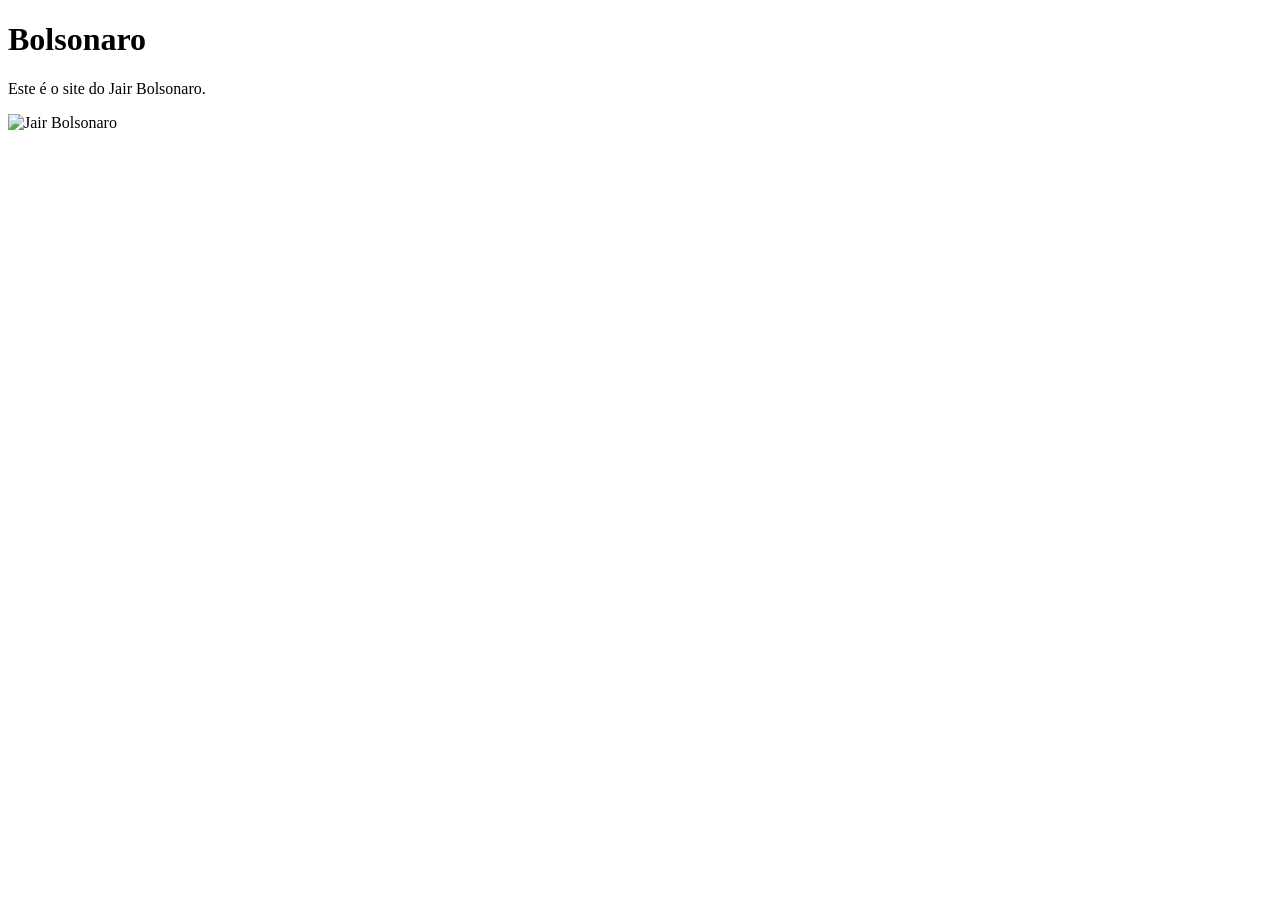
==== bolsonaro.html @ 8b1cb21f "Add initial HTML structure for Lula's and bolsonaro website" ====
<!doctype html>
<html lang="pt-br">
  <head>
    <meta charset="UTF-8" />
    <meta name="viewport" content="width=device-width, initial-scale=1.0" />
    <title>bolsonaro</title>
  </head>
  <body>
    <div class="containerb">
      <h1>Bolsonaro</h1>
      <p>Este é o site do Jair Bolsonaro.</p>
      <img src="image." alt="Jair Bolsonaro">
    </div>
  </body>
</html>
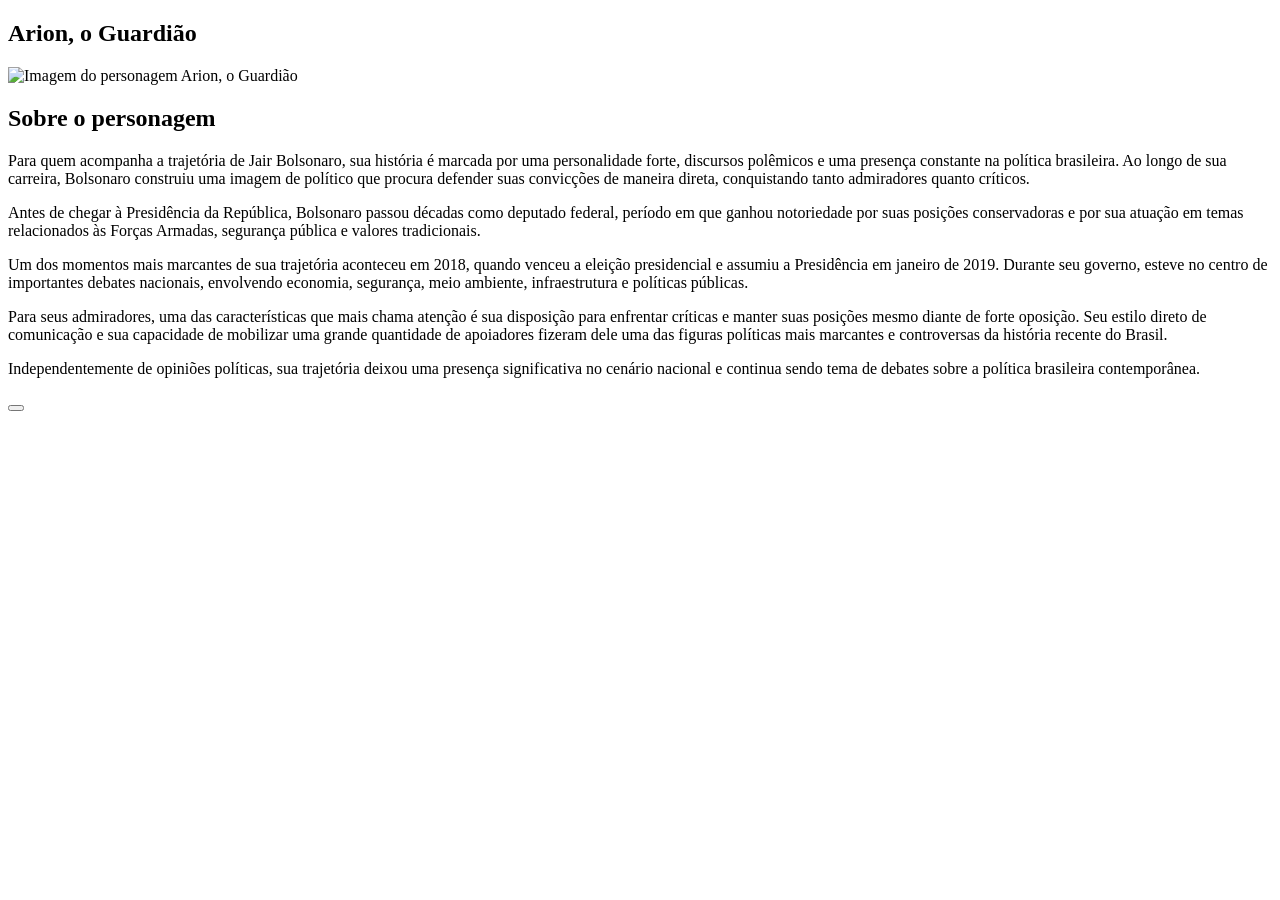
==== commit c5ae72a8: "Enhance bolsonaro.html with detailed character description and improved structure" ====
--- a/bolsonaro.html
+++ b/bolsonaro.html
@@ -1,15 +1,50 @@
 <!doctype html>
 <html lang="pt-br">
-  <head>
-    <meta charset="UTF-8" />
-    <meta name="viewport" content="width=device-width, initial-scale=1.0" />
-    <title>bolsonaro</title>
-  </head>
-  <body>
-    <div class="containerb">
-      <h1>Bolsonaro</h1>
-      <p>Este é o site do Jair Bolsonaro.</p>
-      <img src="image." alt="Jair Bolsonaro">
-    </div>
-  </body>
-</html>
+
+<head>
+  <meta charset="UTF-8" />
+  <meta name="viewport" content="width=device-width, initial-scale=1.0" />
+  <title>bolsonaro</title>
+</head>
+
+<body>
+  <div class="containerb">
+    <section class="personagem-card">
+
+      <h1>Arion, o Guardião</h1>
+
+      <div class="imagem-container">
+        <img src="img/personagem.jpg" alt="Imagem do personagem Arion, o Guardião">
+      </div>
+
+      <div class="descricao">
+
+        <h2>Sobre o personagem</h2>
+
+        <p>
+         Para quem acompanha a trajetória de Jair Bolsonaro, sua história é marcada por uma personalidade forte, discursos polêmicos e uma presença constante na política brasileira. Ao longo de sua carreira, Bolsonaro construiu uma imagem de político que procura defender suas convicções de maneira direta, conquistando tanto admiradores quanto críticos.
+        </p>
+        <p>
+          Antes de chegar à Presidência da República, Bolsonaro passou décadas como deputado federal, período em que ganhou notoriedade por suas posições conservadoras e por sua atuação em temas relacionados às Forças Armadas, segurança pública e valores tradicionais.
+        </p>
+        <p>
+          Um dos momentos mais marcantes de sua trajetória aconteceu em 2018, quando venceu a eleição presidencial e assumiu a Presidência em janeiro de 2019. Durante seu governo, esteve no centro de importantes debates nacionais, envolvendo economia, segurança, meio ambiente, infraestrutura e políticas públicas.
+        </p>
+        <p>
+          Para seus admiradores, uma das características que mais chama atenção é sua disposição para enfrentar críticas e manter suas posições mesmo diante de forte oposição. Seu estilo direto de comunicação e sua capacidade de mobilizar uma grande quantidade de apoiadores fizeram dele uma das figuras políticas mais marcantes e controversas da história recente do Brasil.
+        </p>
+        <p>
+          Independentemente de opiniões políticas, sua trajetória deixou uma presença significativa no cenário nacional e continua sendo tema de debates sobre a política brasileira contemporânea.
+        </p>
+      </div>
+
+      <button id="soundButton" class="sound-button">
+      </button>
+
+    </section>
+
+    </main>
+  </div>
+</body>
+
+</html>
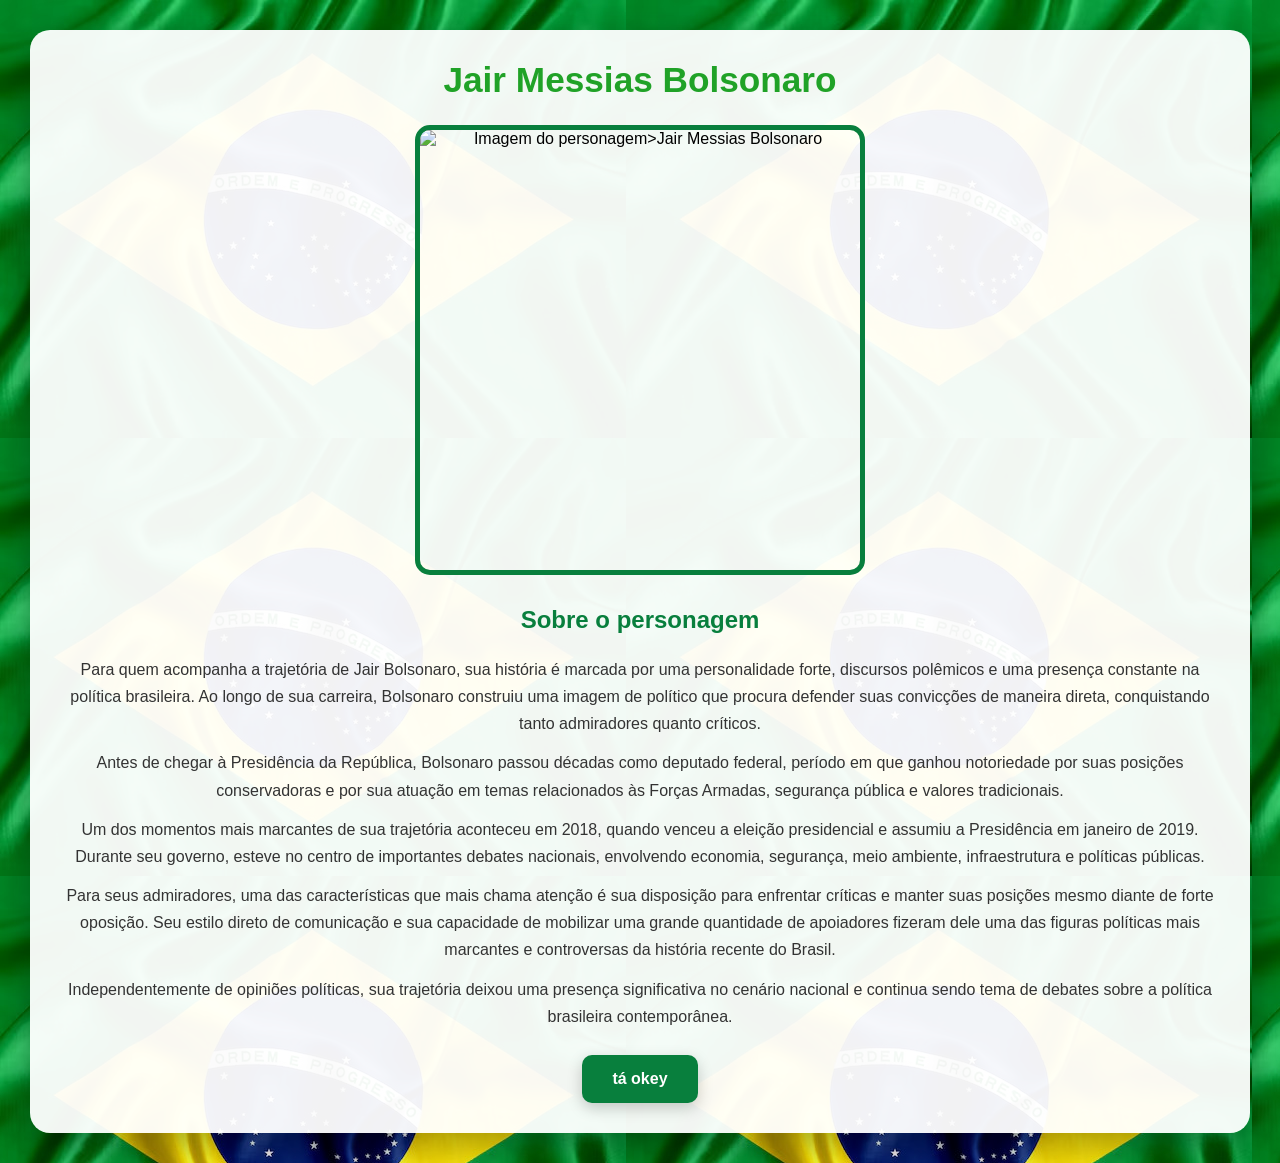
==== commit 34d14fef: "Add CSS styles for character card layout and responsiveness" ====
--- a/bolsonaro.html
+++ b/bolsonaro.html
@@ -4,6 +4,7 @@
 <head>
   <meta charset="UTF-8" />
   <meta name="viewport" content="width=device-width, initial-scale=1.0" />
+  <link rel="stylesheet" href="style.css" />
   <title>bolsonaro</title>
 </head>
 
@@ -11,10 +12,10 @@
   <div class="containerb">
     <section class="personagem-card">
 
-      <h1>Arion, o Guardião</h1>
+      <h1>Jair Messias Bolsonaro</h1>
 
       <div class="imagem-container">
-        <img src="img/personagem.jpg" alt="Imagem do personagem Arion, o Guardião">
+        <img src="img/personagem.jpg" alt="Imagem do personagem>Jair Messias Bolsonaro">
       </div>
 
       <div class="descricao">
@@ -22,24 +23,35 @@
         <h2>Sobre o personagem</h2>
 
         <p>
-         Para quem acompanha a trajetória de Jair Bolsonaro, sua história é marcada por uma personalidade forte, discursos polêmicos e uma presença constante na política brasileira. Ao longo de sua carreira, Bolsonaro construiu uma imagem de político que procura defender suas convicções de maneira direta, conquistando tanto admiradores quanto críticos.
+          Para quem acompanha a trajetória de Jair Bolsonaro, sua história é marcada por uma personalidade forte,
+          discursos polêmicos e uma presença constante na política brasileira. Ao longo de sua carreira, Bolsonaro
+          construiu uma imagem de político que procura defender suas convicções de maneira direta, conquistando tanto
+          admiradores quanto críticos.
         </p>
         <p>
-          Antes de chegar à Presidência da República, Bolsonaro passou décadas como deputado federal, período em que ganhou notoriedade por suas posições conservadoras e por sua atuação em temas relacionados às Forças Armadas, segurança pública e valores tradicionais.
+          Antes de chegar à Presidência da República, Bolsonaro passou décadas como deputado federal, período em que
+          ganhou notoriedade por suas posições conservadoras e por sua atuação em temas relacionados às Forças Armadas,
+          segurança pública e valores tradicionais.
         </p>
         <p>
-          Um dos momentos mais marcantes de sua trajetória aconteceu em 2018, quando venceu a eleição presidencial e assumiu a Presidência em janeiro de 2019. Durante seu governo, esteve no centro de importantes debates nacionais, envolvendo economia, segurança, meio ambiente, infraestrutura e políticas públicas.
+          Um dos momentos mais marcantes de sua trajetória aconteceu em 2018, quando venceu a eleição presidencial e
+          assumiu a Presidência em janeiro de 2019. Durante seu governo, esteve no centro de importantes debates
+          nacionais, envolvendo economia, segurança, meio ambiente, infraestrutura e políticas públicas.
         </p>
         <p>
-          Para seus admiradores, uma das características que mais chama atenção é sua disposição para enfrentar críticas e manter suas posições mesmo diante de forte oposição. Seu estilo direto de comunicação e sua capacidade de mobilizar uma grande quantidade de apoiadores fizeram dele uma das figuras políticas mais marcantes e controversas da história recente do Brasil.
+          Para seus admiradores, uma das características que mais chama atenção é sua disposição para enfrentar críticas
+          e manter suas posições mesmo diante de forte oposição. Seu estilo direto de comunicação e sua capacidade de
+          mobilizar uma grande quantidade de apoiadores fizeram dele uma das figuras políticas mais marcantes e
+          controversas da história recente do Brasil.
         </p>
         <p>
-          Independentemente de opiniões políticas, sua trajetória deixou uma presença significativa no cenário nacional e continua sendo tema de debates sobre a política brasileira contemporânea.
+          Independentemente de opiniões políticas, sua trajetória deixou uma presença significativa no cenário nacional
+          e continua sendo tema de debates sobre a política brasileira contemporânea.
         </p>
       </div>
 
       <button id="soundButton" class="sound-button">
-      </button>
+      tá okey</button>
 
     </section>
 
--- a/style.css
+++ b/style.css
@@ -0,0 +1,179 @@
+* {
+  margin: 0;
+  padding: 0;
+  box-sizing: border-box;
+}
+
+body {
+  font-family: Arial, Helvetica, sans-serif;
+
+  min-height: 100vh;
+
+  background-image: url("bandeira.jpg");
+
+  display: flex;
+  justify-content: center;
+  align-items: center;
+
+  padding: 30px;
+}
+
+.container {
+  width: 100%;
+  max-width: 700px;
+}
+
+.personagem-card {
+  background-color: rgba(255, 255, 255, 0.95);
+
+  border-radius: 20px;
+
+  padding: 30px;
+
+  text-align: center;
+
+  box-shadow: 0 15px 40px rgba(0, 0, 0, 0.35);
+
+  transition: transform 0.3s ease;
+}
+
+.personagem-card:hover {
+  transform: translateY(-5px);
+}
+
+h1 {
+  color: #20a227;
+
+  margin-bottom: 25px;
+
+  font-size: 2.2rem;
+}
+
+.imagem-container {
+  width: 100%;
+
+  display: flex;
+  justify-content: center;
+
+  margin-bottom: 25px;
+}
+
+.imagem-container img {
+  width: 100%;
+  max-width: 450px;
+
+  height: 450px;
+
+  object-fit: cover;
+
+  border-radius: 15px;
+
+  border: 5px solid #087f3d;
+}
+
+.descricao {
+  color: #333;
+
+  line-height: 1.7;
+
+  margin-bottom: 25px;
+}
+
+.descricao h2 {
+  color: #087f3d;
+
+  margin-bottom: 15px;
+
+  font-size: 1.5rem;
+}
+
+.descricao p {
+  margin-bottom: 12px;
+}
+
+.sound-button {
+  background: #087f3d;
+
+  color: white;
+
+  border: none;
+
+  border-radius: 10px;
+
+  padding: 15px 30px;
+
+  font-size: 1rem;
+
+  font-weight: bold;
+
+  cursor: pointer;
+
+  transition: all 0.3s ease;
+
+  box-shadow: 0 5px 15px rgba(0, 0, 0, 0.2);
+}
+
+.sound-button:hover {
+  background: #05a653;
+
+  transform: scale(1.05);
+}
+
+.sound-button:active {
+  transform: scale(0.95);
+}
+
+/* tablet */
+
+@media (max-width: 768px) {
+  body {
+    padding: 20px;
+  }
+
+  .personagem-card {
+    padding: 25px;
+  }
+
+  h1 {
+    font-size: 1.9rem;
+  }
+
+  .imagem-container img {
+    height: 380px;
+  }
+}
+
+/* celular */
+
+@media (max-width: 480px) {
+  body {
+    padding: 15px;
+  }
+
+  .personagem-card {
+    padding: 20px;
+    border-radius: 15px;
+  }
+
+  h1 {
+    font-size: 1.6rem;
+  }
+
+  .imagem-container img {
+    height: 300px;
+  }
+
+  .descricao {
+    font-size: 0.95rem;
+  }
+
+  .descricao h2 {
+    font-size: 1.3rem;
+  }
+
+  .sound-button {
+    width: 100%;
+
+    padding: 14px 20px;
+  }
+}
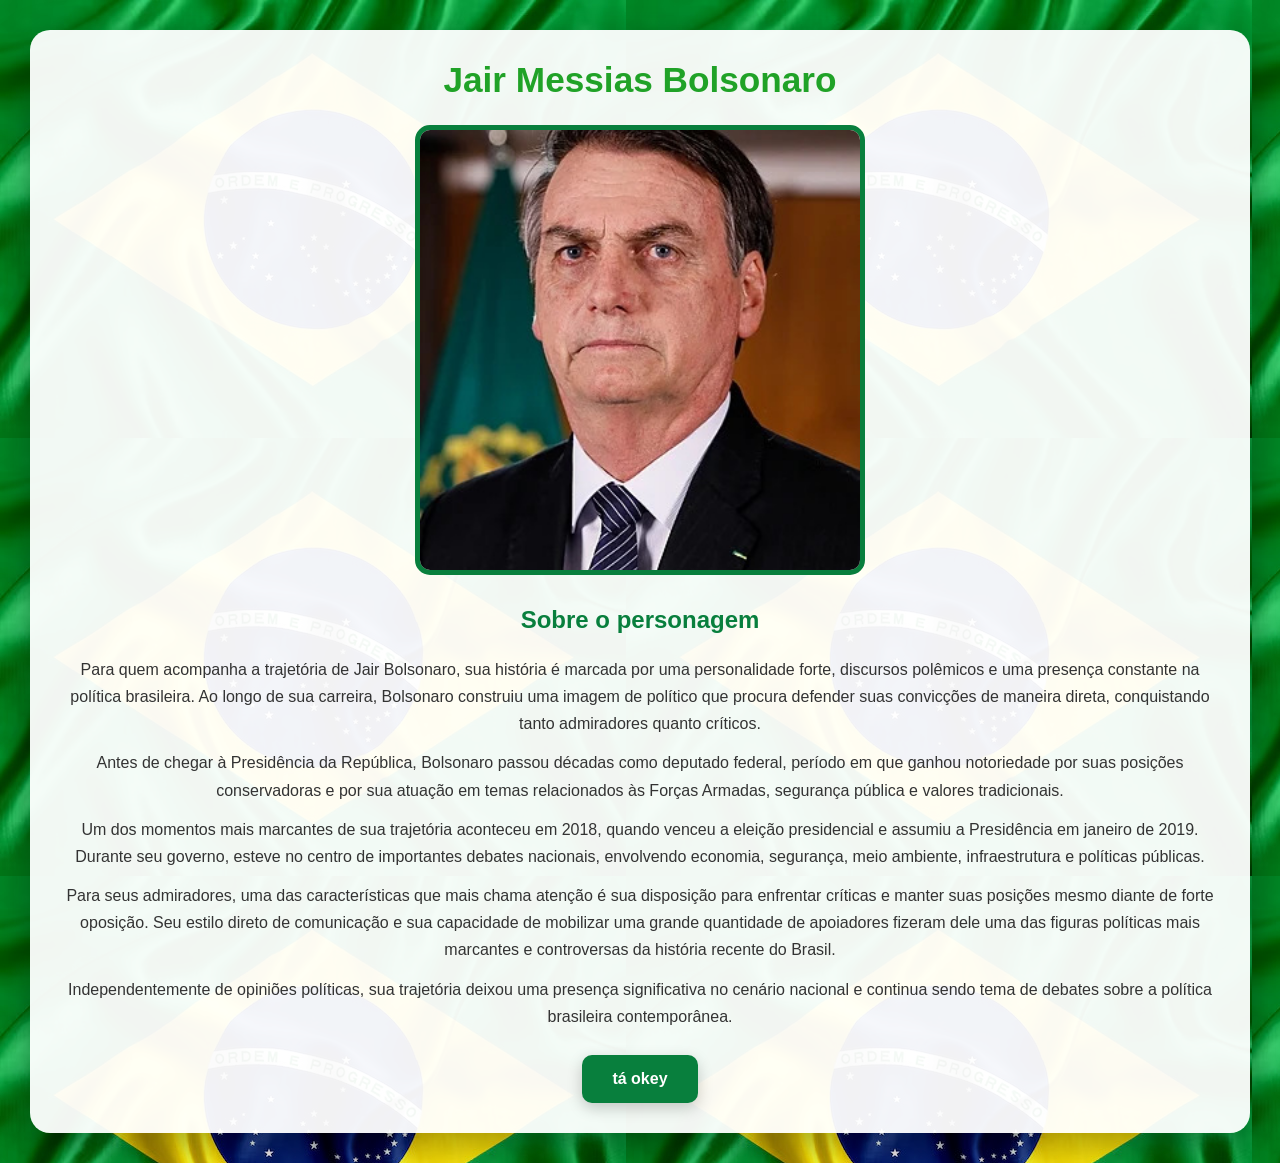
==== commit a3b4422b: "Add sound effect functionality and styling for candidate display - Implemented sound effect on butto" ====
--- a/bolsonaro.html
+++ b/bolsonaro.html
@@ -15,7 +15,7 @@
       <h1>Jair Messias Bolsonaro</h1>
 
       <div class="imagem-container">
-        <img src="img/personagem.jpg" alt="Imagem do personagem>Jair Messias Bolsonaro">
+        <img src="bolsonaro.jpg" alt="Imagem do personagem>Jair Messias Bolsonaro">
       </div>
 
       <div class="descricao">
@@ -51,12 +51,14 @@
       </div>
 
       <button id="soundButton" class="sound-button">
-      tá okey</button>
-
+        tá okey</button>
+        
     </section>
 
     </main>
   </div>
+ <script src="js/script.js"></script>
+
 </body>
 
 </html>
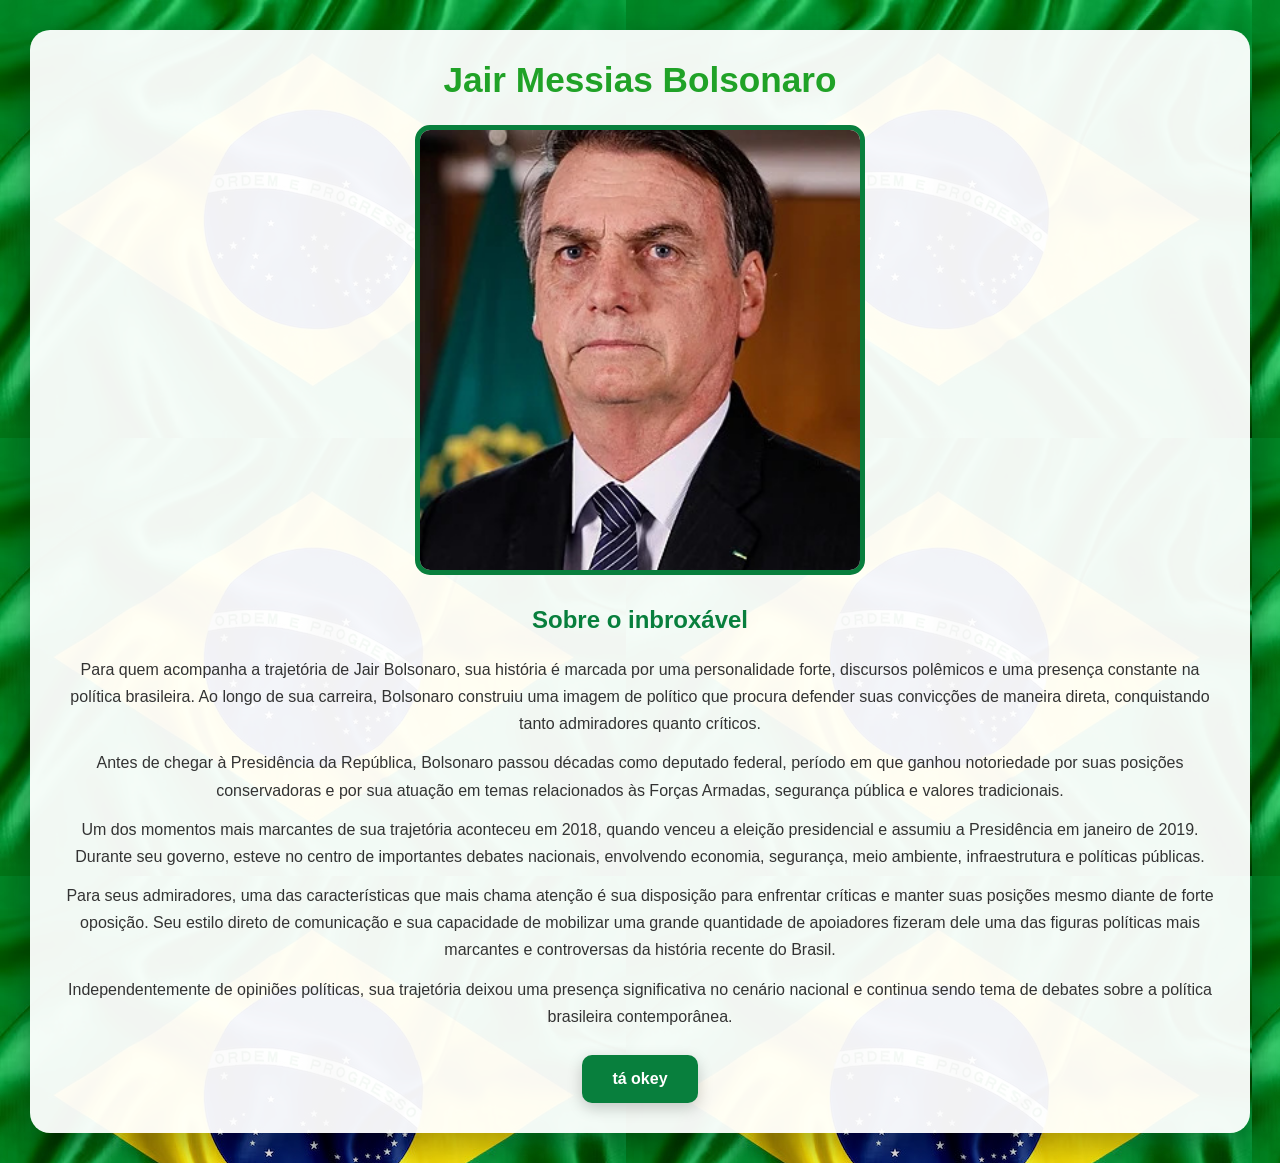
==== commit 53aa4468: "Update character descriptions and button texts for Bolsonaro and Lula pages" ====
--- a/bolsonaro.html
+++ b/bolsonaro.html
@@ -15,12 +15,12 @@
       <h1>Jair Messias Bolsonaro</h1>
 
       <div class="imagem-container">
-        <img src="bolsonaro.jpg" alt="Imagem do personagem>Jair Messias Bolsonaro">
+        <img src="img/bolsonaro.jpg" alt="Imagem do personagem>Jair Messias Bolsonaro">
       </div>
 
       <div class="descricao">
 
-        <h2>Sobre o personagem</h2>
+        <h2>Sobre o inbroxável</h2>
 
         <p>
           Para quem acompanha a trajetória de Jair Bolsonaro, sua história é marcada por uma personalidade forte,
--- a/style.css
+++ b/style.css
@@ -1,179 +1,190 @@
 * {
-  margin: 0;
-  padding: 0;
-  box-sizing: border-box;
+    margin: 0;
+    padding: 0;
+    box-sizing: border-box;
 }
 
 body {
-  font-family: Arial, Helvetica, sans-serif;
+    font-family: Arial, Helvetica, sans-serif;
 
-  min-height: 100vh;
+    min-height: 100vh;
 
-  background-image: url("bandeira.jpg");
+    background-image: url('img/bandeira.jpg');
 
-  display: flex;
-  justify-content: center;
-  align-items: center;
 
-  padding: 30px;
+    display: flex;
+    justify-content: center;
+    align-items: center;
+
+    padding: 30px;
 }
 
 .container {
-  width: 100%;
-  max-width: 700px;
+    width: 100%;
+    max-width: 700px;
 }
 
 .personagem-card {
-  background-color: rgba(255, 255, 255, 0.95);
+    background-color: rgba(255, 255, 255, 0.95);
 
-  border-radius: 20px;
+    border-radius: 20px;
 
-  padding: 30px;
+    padding: 30px;
 
-  text-align: center;
+    text-align: center;
 
-  box-shadow: 0 15px 40px rgba(0, 0, 0, 0.35);
+    box-shadow: 0 15px 40px rgba(0, 0, 0, 0.35);
 
-  transition: transform 0.3s ease;
+    transition: transform 0.3s ease;
 }
 
 .personagem-card:hover {
-  transform: translateY(-5px);
+    transform: translateY(-5px);
 }
 
 h1 {
-  color: #20a227;
+    color: #20a227;
 
-  margin-bottom: 25px;
+    margin-bottom: 25px;
 
-  font-size: 2.2rem;
+    font-size: 2.2rem;
 }
 
 .imagem-container {
-  width: 100%;
+    width: 100%;
 
-  display: flex;
-  justify-content: center;
+    display: flex;
+    justify-content: center;
 
-  margin-bottom: 25px;
+    margin-bottom: 25px;
 }
 
 .imagem-container img {
-  width: 100%;
-  max-width: 450px;
+    width: 100%;
+    max-width: 450px;
 
-  height: 450px;
+    height: 450px;
 
-  object-fit: cover;
+    object-fit: cover;
 
-  border-radius: 15px;
+    border-radius: 15px;
 
-  border: 5px solid #087f3d;
+    border: 5px solid #087f3d;
+
+
 }
 
 .descricao {
-  color: #333;
+    color: #333;
 
-  line-height: 1.7;
+    line-height: 1.7;
 
-  margin-bottom: 25px;
+    margin-bottom: 25px;
 }
 
 .descricao h2 {
-  color: #087f3d;
+    color: #087f3d;
 
-  margin-bottom: 15px;
+    margin-bottom: 15px;
 
-  font-size: 1.5rem;
+    font-size: 1.5rem;
 }
 
 .descricao p {
-  margin-bottom: 12px;
+    margin-bottom: 12px;
 }
 
 .sound-button {
-  background: #087f3d;
+    background: #087f3d;
 
-  color: white;
+    color: white;
 
-  border: none;
+    border: none;
 
-  border-radius: 10px;
+    border-radius: 10px;
 
-  padding: 15px 30px;
+    padding: 15px 30px;
 
-  font-size: 1rem;
+    font-size: 1rem;
 
-  font-weight: bold;
+    font-weight: bold;
 
-  cursor: pointer;
+    cursor: pointer;
 
-  transition: all 0.3s ease;
+    transition: all 0.3s ease;
 
-  box-shadow: 0 5px 15px rgba(0, 0, 0, 0.2);
+    box-shadow: 0 5px 15px rgba(0, 0, 0, 0.2);
 }
 
 .sound-button:hover {
-  background: #05a653;
+    background: #05a653;
 
-  transform: scale(1.05);
+    transform: scale(1.05);
 }
 
 .sound-button:active {
-  transform: scale(0.95);
+    transform: scale(0.95);
 }
+
+
 
 /* tablet */
 
+
 @media (max-width: 768px) {
-  body {
-    padding: 20px;
-  }
 
-  .personagem-card {
-    padding: 25px;
-  }
+    body {
+        padding: 20px;
+    }
 
-  h1 {
-    font-size: 1.9rem;
-  }
+    .personagem-card {
+        padding: 25px;
+    }
 
-  .imagem-container img {
-    height: 380px;
-  }
+    h1 {
+        font-size: 1.9rem;
+    }
+
+    .imagem-container img {
+        height: 380px;
+    }
 }
+
+
 
 /* celular */
 
+
 @media (max-width: 480px) {
-  body {
-    padding: 15px;
-  }
 
-  .personagem-card {
-    padding: 20px;
-    border-radius: 15px;
-  }
+    body {
+        padding: 15px;
+    }
 
-  h1 {
-    font-size: 1.6rem;
-  }
+    .personagem-card {
+        padding: 20px;
+        border-radius: 15px;
+    }
 
-  .imagem-container img {
-    height: 300px;
-  }
+    h1 {
+        font-size: 1.6rem;
+    }
 
-  .descricao {
-    font-size: 0.95rem;
-  }
+    .imagem-container img {
+        height: 300px;
+    }
 
-  .descricao h2 {
-    font-size: 1.3rem;
-  }
+    .descricao {
+        font-size: 0.95rem;
+    }
 
-  .sound-button {
-    width: 100%;
+    .descricao h2 {
+        font-size: 1.3rem;
+    }
 
-    padding: 14px 20px;
-  }
-}
+    .sound-button {
+        width: 100%;
+
+        padding: 14px 20px;
+    }
+}
